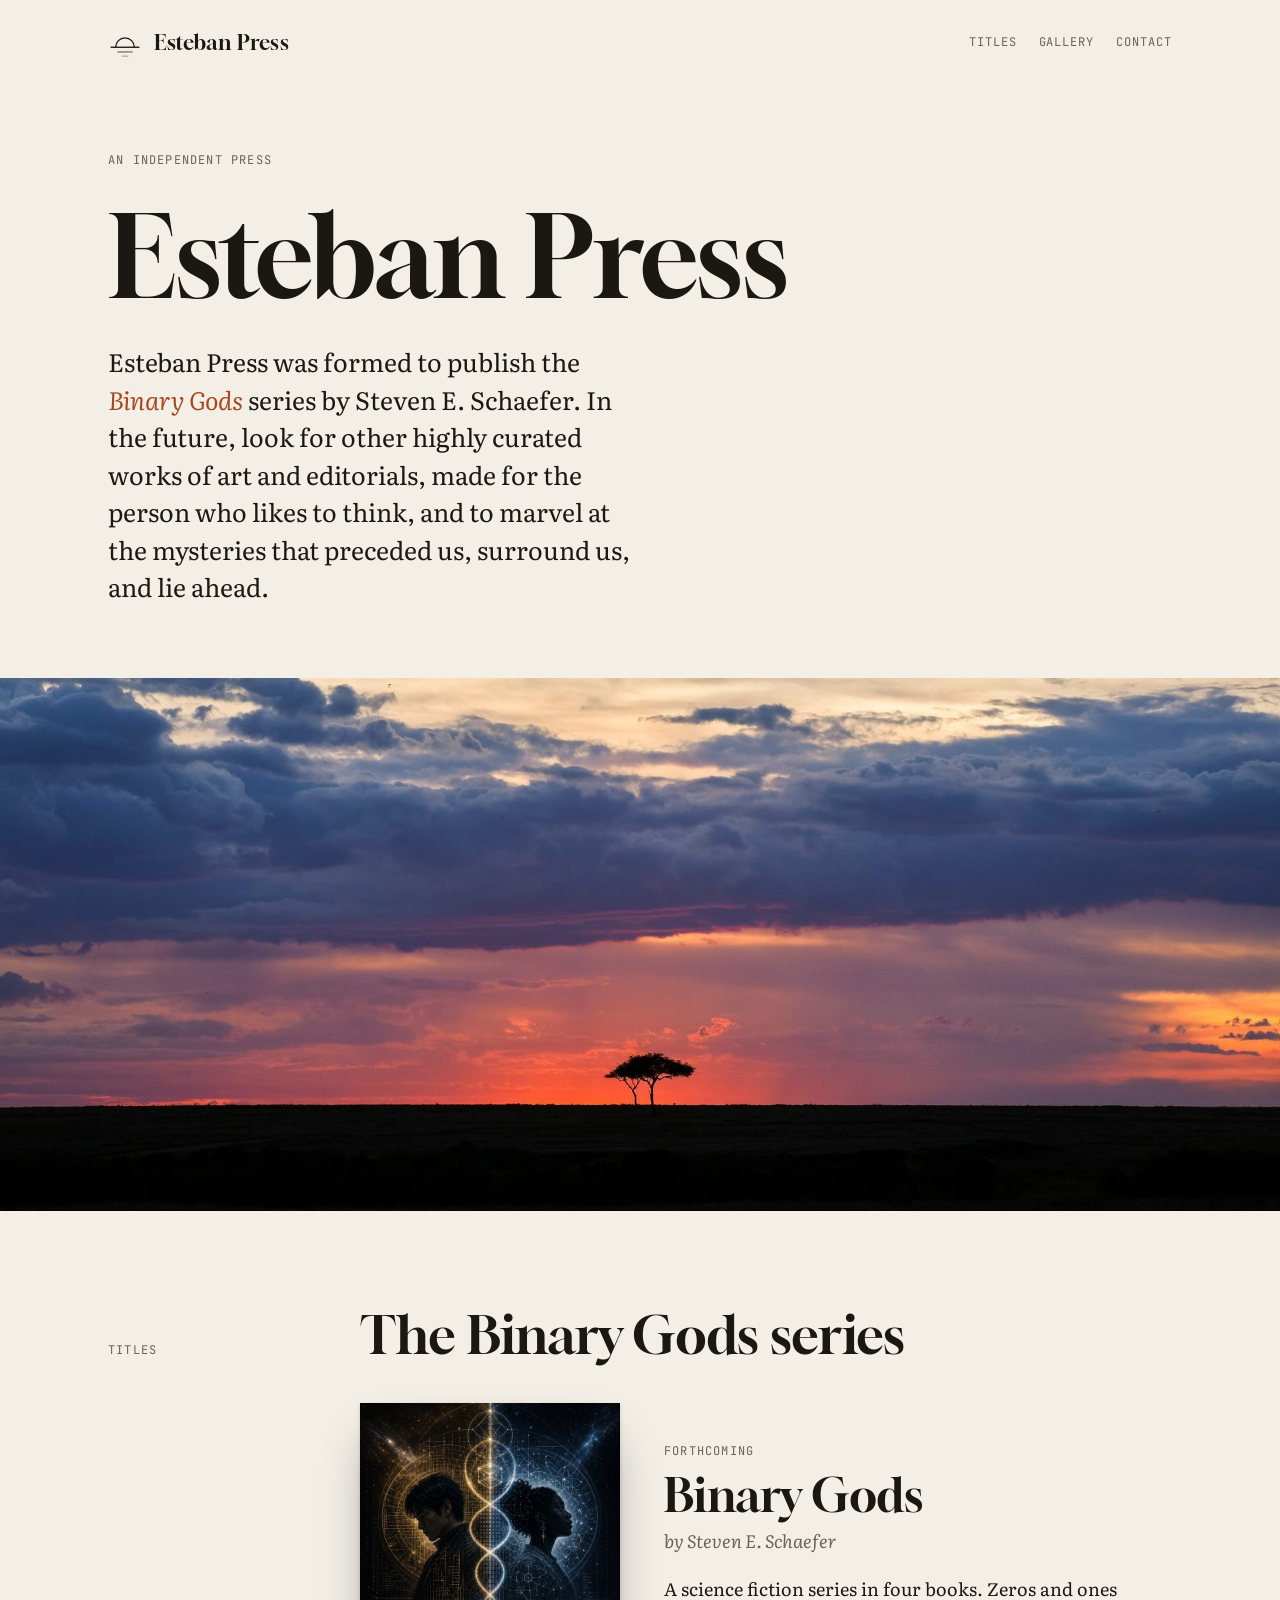
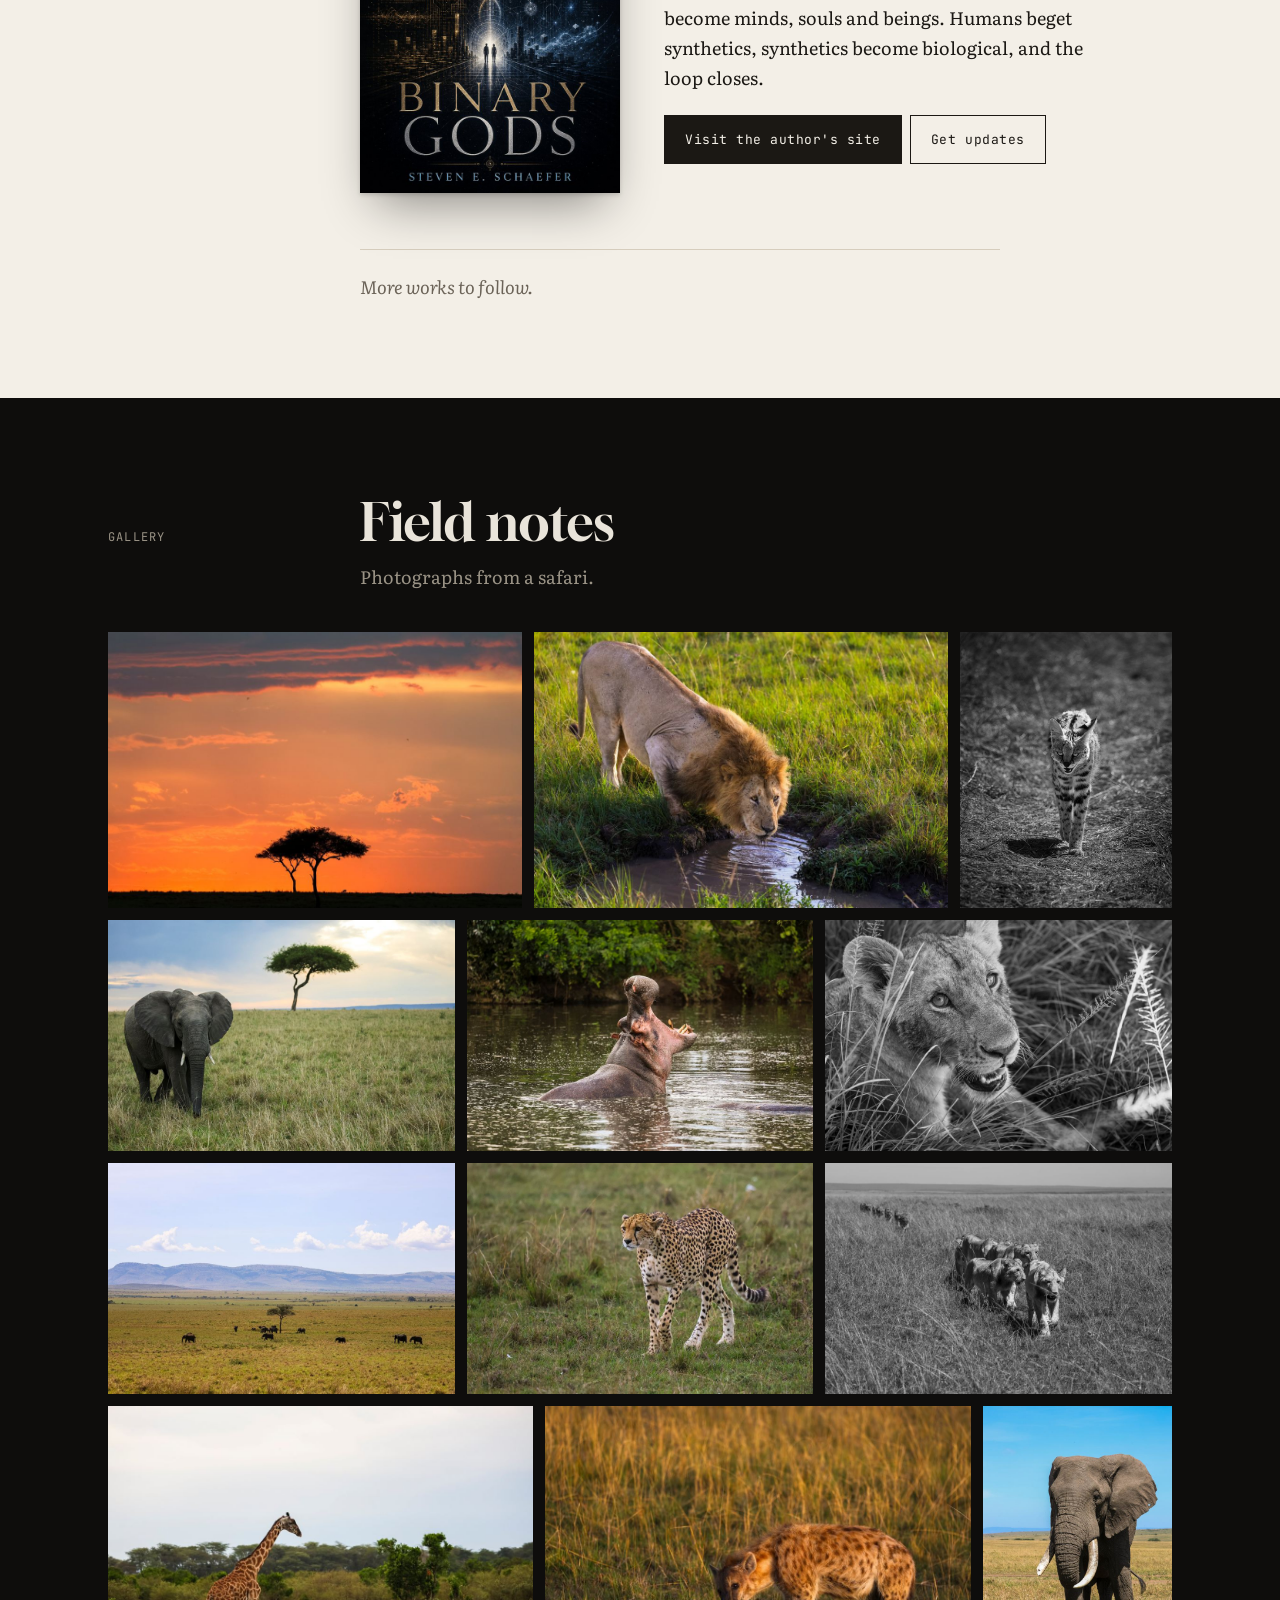
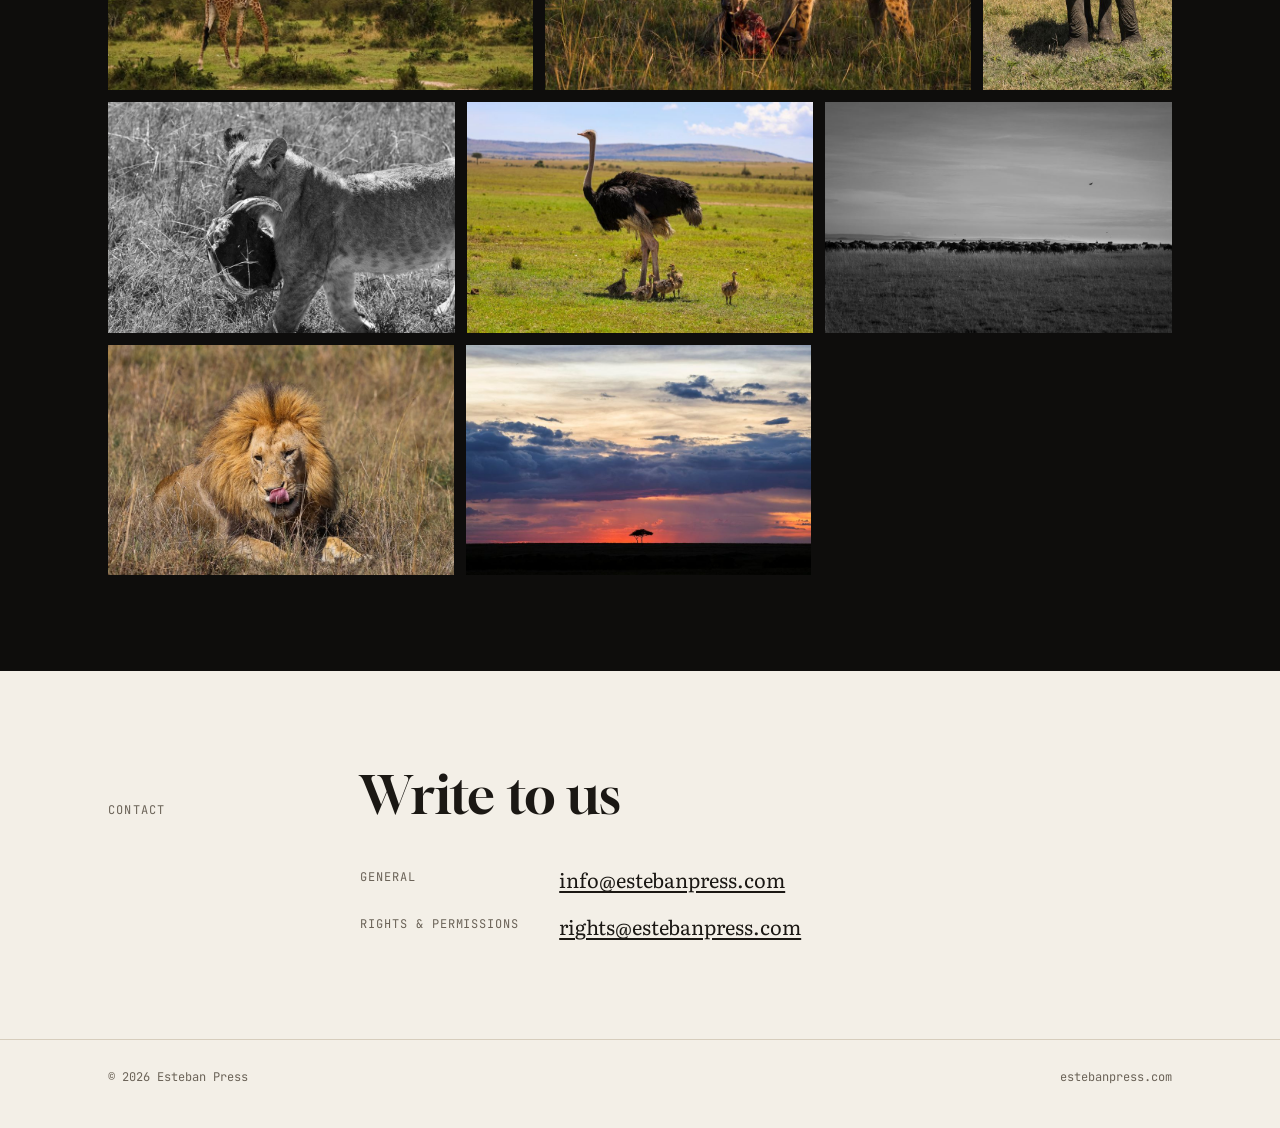
==== index.html @ cbc66a00 "Add Esteban Press site: statement, Binary Gods, safari gallery, contact Co-Authored-By: Claude Opus " ====
<!doctype html>
<html lang="en">
<head>
<meta charset="utf-8">
<meta name="viewport" content="width=device-width, initial-scale=1, viewport-fit=cover">
<title>Esteban Press</title>
<meta name="description" content="Esteban Press, publisher of the Binary Gods series by Steven E. Schaefer.">
<link rel="preconnect" href="https://fonts.googleapis.com">
<link rel="preconnect" href="https://fonts.gstatic.com" crossorigin>
<link rel="stylesheet" href="https://fonts.googleapis.com/css2?family=Gloock&family=Literata:ital,opsz,wght@0,7..72,400;0,7..72,600;1,7..72,400&family=JetBrains+Mono:wght@400;500&display=swap">
<style>
/* Esteban Press: a quiet, editorial page. Warm paper, ink, one sunset accent; shares type with the author site. */
:root {
  --paper: #F3EFE7;
  --surface: #EAE4D8;
  --ink: #1B1814;
  --muted: #6B6358;
  --line: #D6CDBD;
  --accent: #A9481F;
  --night: #0E0D0C;
  --night-ink: #E9E4DA;
  --night-muted: #9A9386;
  --display: "Gloock", "Bodoni 72", "Didot", Georgia, serif;
  --body: "Literata", "Iowan Old Style", Georgia, serif;
  --mono: "JetBrains Mono", ui-monospace, "SF Mono", Menlo, monospace;
}
@media (prefers-color-scheme: dark) {
  :root:not([data-theme="light"]) {
    --paper: #14120F; --surface: #1D1A16; --ink: #ECE6DB; --muted: #A39A8C; --line: #332E27; --accent: #E07A4A;
  }
}
:root[data-theme="dark"] {
  --paper: #14120F; --surface: #1D1A16; --ink: #ECE6DB; --muted: #A39A8C; --line: #332E27; --accent: #E07A4A;
}
* { box-sizing: border-box; }
html { scroll-behavior: smooth; }
@media (prefers-reduced-motion: reduce) { html { scroll-behavior: auto; } }
body { margin: 0; background: var(--paper); color: var(--ink); font-family: var(--body); font-size: 18px; line-height: 1.65; -webkit-font-smoothing: antialiased; }
a { color: inherit; text-underline-offset: 3px; }
a:hover { color: var(--accent); }
img { display: block; max-width: 100%; }
h1, h2, h3 { font-family: var(--display); font-weight: 400; line-height: 1.08; margin: 0; text-wrap: balance; }
.label { font-family: var(--mono); font-size: 12px; letter-spacing: .1em; text-transform: uppercase; color: var(--muted); }
.wrap { max-width: 1120px; margin: 0 auto; padding: 0 28px; }

/* Header */
header.top { display: flex; align-items: center; justify-content: space-between; gap: 20px; padding: 26px 0; }
.mark { display: flex; align-items: center; gap: 12px; text-decoration: none; }
.mark svg { width: 34px; height: 34px; color: var(--ink); }
.mark span { font-family: var(--display); font-size: 21px; letter-spacing: .01em; }
nav { display: flex; gap: 22px; }
nav a { font-family: var(--mono); font-size: 12px; letter-spacing: .08em; text-transform: uppercase; text-decoration: none; color: var(--muted); }

/* Opening statement */
.intro { padding: 64px 0 72px; display: grid; grid-template-columns: minmax(0, 1fr); gap: 26px; max-width: 860px; }
.intro h1 { font-size: clamp(54px, 9vw, 112px); letter-spacing: -.01em; }
.intro p { font-size: clamp(20px, 2.3vw, 25px); line-height: 1.5; margin: 0; max-width: 36ch; }
.intro p em { color: var(--accent); font-style: italic; }

/* Horizon band */
.horizon { position: relative; width: 100%; aspect-ratio: 2.4 / 1; min-height: 220px; overflow: hidden; background: var(--night); }
.horizon img { width: 100%; height: 100%; object-fit: cover; }
.horizon figcaption { position: absolute; right: 22px; bottom: 16px; font-family: var(--mono); font-size: 11px; letter-spacing: .08em; text-transform: uppercase; color: rgba(255,255,255,.72); }

/* Sections */
section { padding: 96px 0; }
.sec-head { display: grid; grid-template-columns: 220px minmax(0, 1fr); gap: 32px; align-items: baseline; margin-bottom: 40px; }
.sec-head h2 { font-size: clamp(34px, 4.6vw, 52px); }

/* Titles */
.title-card { display: grid; grid-template-columns: 260px minmax(0, 1fr); gap: 44px; align-items: center; margin-left: 252px; }
.title-card img { width: 100%; height: auto; aspect-ratio: 2 / 3; object-fit: cover; box-shadow: 0 2px 4px rgba(0,0,0,.15), 0 24px 48px -16px rgba(0,0,0,.45); }
.title-card h3 { font-size: clamp(32px, 4vw, 46px); margin: 8px 0 6px; }
.title-card .by { font-style: italic; color: var(--muted); margin: 0 0 18px; }
.title-card p { margin: 0 0 22px; max-width: 46ch; }
.btn { display: inline-block; font-family: var(--mono); font-size: 13px; letter-spacing: .04em; padding: 13px 20px; border: 1px solid var(--ink); background: var(--ink); color: var(--paper); text-decoration: none; }
.btn:hover { background: transparent; color: var(--ink); }
.btn.ghost { background: transparent; color: var(--ink); margin-left: 8px; }
.btn.ghost:hover { border-color: var(--accent); color: var(--accent); }
.more { margin: 56px 0 0 252px; padding-top: 22px; border-top: 1px solid var(--line); color: var(--muted); max-width: 640px; font-style: italic; }

/* Gallery: always dark so the photographs carry the colour */
.gallery { background: var(--night); color: var(--night-ink); }
.gallery .label { color: var(--night-muted); }
.gallery .sec-head p { margin: 0; color: var(--night-muted); max-width: 52ch; }
.grid { display: flex; flex-wrap: wrap; gap: 12px; }
.grid::after { content: ""; flex-grow: 999; }   /* keeps the last row from stretching */
.grid button { all: unset; display: block; flex: var(--r) 1 calc(var(--r) * 230px); aspect-ratio: var(--r); cursor: zoom-in; position: relative; overflow: hidden; background: #1A1816; }
.grid button:focus-visible { outline: 2px solid var(--accent); outline-offset: 3px; }
.grid img { width: 100%; height: 100%; object-fit: cover; transition: transform .6s ease, opacity .3s; }
.grid button:hover img { transform: scale(1.025); }
.grid .cap { position: absolute; left: 0; right: 0; bottom: 0; padding: 26px 14px 11px; font-family: var(--mono); font-size: 11px; letter-spacing: .06em; text-transform: uppercase; color: #F2EEE7; background: linear-gradient(transparent, rgba(0,0,0,.62)); opacity: 0; transition: opacity .3s; }
.grid button:hover .cap, .grid button:focus-visible .cap { opacity: 1; }
@media (hover: none) { .grid .cap { opacity: 1; } }

/* Lightbox */
dialog.lb { border: 0; padding: 0; margin: 0; width: 100vw; height: 100vh; max-width: 100vw; max-height: 100vh; background: rgba(8,7,6,.96); color: #EEE9E1; }
dialog.lb::backdrop { background: rgba(8,7,6,.96); }
.lb-inner { position: absolute; inset: 0; display: grid; grid-template-rows: 1fr auto; padding: 56px 72px 22px; }
.lb-inner img { width: 100%; height: 100%; object-fit: contain; min-height: 0; }
.lb-bar { display: flex; justify-content: space-between; align-items: baseline; gap: 16px; padding-top: 14px; font-family: var(--mono); font-size: 12px; letter-spacing: .06em; text-transform: uppercase; color: #B9B2A6; }
.lb button { all: unset; cursor: pointer; position: absolute; display: grid; place-items: center; width: 52px; height: 52px; color: #EEE9E1; font-family: var(--mono); font-size: 22px; border-radius: 50%; }
.lb button:hover, .lb button:focus-visible { background: rgba(255,255,255,.1); }
.lb .close { top: 8px; right: 12px; }
.lb .prev { left: 10px; top: calc(50% - 26px); }
.lb .next { right: 10px; top: calc(50% - 26px); }

/* Contact & footer */
.contact dl { margin: 0 0 0 252px; display: grid; grid-template-columns: auto 1fr; gap: 14px 40px; max-width: 640px; }
.contact dt { font-family: var(--mono); font-size: 12px; letter-spacing: .08em; text-transform: uppercase; color: var(--muted); padding-top: 5px; }
.contact dd { margin: 0; font-size: 20px; }
footer { border-top: 1px solid var(--line); padding: 28px 0 40px; }
footer .wrap { display: flex; justify-content: space-between; gap: 16px; flex-wrap: wrap; font-family: var(--mono); font-size: 12px; color: var(--muted); }

@media (max-width: 860px) {
  .grid { gap: 8px; } .grid button { flex-basis: calc(var(--r) * 100px); }
  .wrap { padding: 0 20px; }
  nav { gap: 14px; }
  nav a.hide-sm { display: none; }
  .intro { padding: 36px 0 52px; }
  section { padding: 68px 0; }
  .sec-head { grid-template-columns: 1fr; gap: 10px; margin-bottom: 30px; }
  .title-card { grid-template-columns: 1fr; margin-left: 0; gap: 28px; }
  .title-card img { max-width: 240px; }
  .more, .contact dl { margin-left: 0; }
  .contact dl { grid-template-columns: 1fr; gap: 4px; }
  .contact dd { margin-bottom: 14px; }
  .lb-inner { padding: 56px 10px 18px; }
  .lb .prev, .lb .next { top: auto; bottom: 6px; }
  .lb .prev { left: auto; right: 70px; }
  .lb-bar { padding-right: 130px; }
}
@media (max-width: 420px) { .btn.ghost { margin: 10px 0 0; } }
</style>
</head>
<body>

<div class="wrap">
  <header class="top">
    <a class="mark" href="#top" aria-label="Esteban Press, home">
      <svg viewBox="0 0 40 40" fill="none" stroke="currentColor" stroke-width="1.6" aria-hidden="true">
        <path d="M9 25a11 11 0 0 1 22 0" />
        <path d="M3 25h34" />
        <path d="M11 30.5h18" opacity=".55" />
        <path d="M16 35.5h8" opacity=".3" />
      </svg>
      <span>Esteban Press</span>
    </a>
    <nav aria-label="Sections">
      <a href="#titles">Titles</a>
      <a href="#gallery">Gallery</a>
      <a href="#contact" class="hide-sm">Contact</a>
    </nav>
  </header>

  <div class="intro" id="top">
    <span class="label">An independent press</span>
    <h1>Esteban Press</h1>
    <p>Esteban Press was formed to publish the <em>Binary Gods</em> series by Steven E.&nbsp;Schaefer. In the future, look for other highly curated works of art and editorials, made for the person who likes to think, and to marvel at the mysteries that preceded us, surround us, and lie ahead.</p>
  </div>
</div>

<figure class="horizon" style="margin:0">
  <img src="images/hero-horizon.jpg" width="2000" height="833" alt="A lone acacia on the horizon beneath a band of storm clouds at sunset.">
</figure>

<section id="titles">
  <div class="wrap">
    <div class="sec-head">
      <span class="label">Titles</span>
      <h2>The Binary Gods series</h2>
    </div>
    <article class="title-card">
      <img src="images/binary-gods-cover.jpg" width="640" height="960" loading="lazy" alt="Cover of Binary Gods by Steven E. Schaefer.">
      <div>
        <span class="label">Forthcoming</span>
        <h3>Binary Gods</h3>
        <p class="by">by Steven E. Schaefer</p>
        <p>A science fiction series in four books. Zeros and ones become minds, souls and beings. Humans beget synthetics, synthetics become biological, and the loop closes.</p>
        <a class="btn" href="https://steveneschaefer.github.io/author-site/">Visit the author's site</a><a class="btn ghost" href="https://steveneschaefer.github.io/author-site/#list">Get updates</a>
      </div>
    </article>
    <p class="more">More works to follow.</p>
  </div>
</section>

<section class="gallery" id="gallery">
  <div class="wrap">
    <div class="sec-head">
      <span class="label">Gallery</span>
      <div>
        <h2>Field notes</h2>
        <p style="margin-top:12px">Photographs from a safari.</p>
      </div>
    </div>
    <div class="grid">
      <button type="button" style="--r:1.500" data-full="images/gallery/acacia-sunset.jpg" data-cap="Acacia at sunset"><img src="images/gallery/acacia-sunset-sm.jpg" width="900" height="600" loading="lazy" alt="Two acacia trees silhouetted against an orange sunset sky."><span class="cap">Acacia at sunset</span></button>
      <button type="button" style="--r:1.500" data-full="images/gallery/lion-drinking.jpg" data-cap="Lion at a waterhole"><img src="images/gallery/lion-drinking-sm.jpg" width="900" height="600" loading="lazy" alt="A male lion crouched to drink at a muddy waterhole in green grass."><span class="cap">Lion at a waterhole</span></button>
      <button type="button" style="--r:0.767" data-full="images/gallery/serval.jpg" data-cap="Serval on the approach"><img src="images/gallery/serval-sm.jpg" width="690" height="900" loading="lazy" alt="A serval cat walking straight toward the camera, in black and white."><span class="cap">Serval on the approach</span></button>
      <button type="button" style="--r:1.500" data-full="images/gallery/elephant-acacia.jpg" data-cap="Elephant and acacia"><img src="images/gallery/elephant-acacia-sm.jpg" width="900" height="600" loading="lazy" alt="A young elephant in tall grass with a lone acacia tree behind it."><span class="cap">Elephant and acacia</span></button>
      <button type="button" style="--r:1.500" data-full="images/gallery/hippo.jpg" data-cap="Hippo in the river"><img src="images/gallery/hippo-sm.jpg" width="900" height="600" loading="lazy" alt="A hippo rising from a river with its jaws wide open."><span class="cap">Hippo in the river</span></button>
      <button type="button" style="--r:1.500" data-full="images/gallery/lioness-grass.jpg" data-cap="Young lion in the grass"><img src="images/gallery/lioness-grass-sm.jpg" width="900" height="600" loading="lazy" alt="Close portrait of a young lion lying in long grass, in black and white."><span class="cap">Young lion in the grass</span></button>
      <button type="button" style="--r:1.500" data-full="images/gallery/elephant-herd.jpg" data-cap="Herd crossing the plain"><img src="images/gallery/elephant-herd-sm.jpg" width="900" height="600" loading="lazy" alt="A herd of elephants spread across a wide plain beneath distant hills."><span class="cap">Herd crossing the plain</span></button>
      <button type="button" style="--r:1.500" data-full="images/gallery/cheetah.jpg" data-cap="Cheetah on the move"><img src="images/gallery/cheetah-sm.jpg" width="900" height="600" loading="lazy" alt="A cheetah walking through green grass, looking to one side."><span class="cap">Cheetah on the move</span></button>
      <button type="button" style="--r:1.500" data-full="images/gallery/pride-procession.jpg" data-cap="The pride in single file"><img src="images/gallery/pride-procession-sm.jpg" width="900" height="600" loading="lazy" alt="A pride of lions walking in single file through tall grass, in black and white."><span class="cap">The pride in single file</span></button>
      <button type="button" style="--r:1.500" data-full="images/gallery/giraffe.jpg" data-cap="Giraffe at the tree line"><img src="images/gallery/giraffe-sm.jpg" width="900" height="600" loading="lazy" alt="A giraffe walking along the edge of a line of trees."><span class="cap">Giraffe at the tree line</span></button>
      <button type="button" style="--r:1.500" data-full="images/gallery/hyena.jpg" data-cap="Hyena at first light"><img src="images/gallery/hyena-sm.jpg" width="900" height="600" loading="lazy" alt="A spotted hyena feeding in golden morning light."><span class="cap">Hyena at first light</span></button>
      <button type="button" style="--r:0.667" data-full="images/gallery/elephant-bull.jpg" data-cap="Bull elephant"><img src="images/gallery/elephant-bull-sm.jpg" width="600" height="900" loading="lazy" alt="A bull elephant with long tusks standing under a clear blue sky."><span class="cap">Bull elephant</span></button>
      <button type="button" style="--r:1.500" data-full="images/gallery/lion-warthog.jpg" data-cap="A young lion carries off its prize"><img src="images/gallery/lion-warthog-sm.jpg" width="900" height="600" loading="lazy" alt="A young lion carrying a warthog head with curved tusks, in black and white."><span class="cap">A young lion carries off its prize</span></button>
      <button type="button" style="--r:1.500" data-full="images/gallery/ostrich.jpg" data-cap="Ostrich and chicks"><img src="images/gallery/ostrich-sm.jpg" width="900" height="600" loading="lazy" alt="A male ostrich standing guard over five chicks."><span class="cap">Ostrich and chicks</span></button>
      <button type="button" style="--r:1.500" data-full="images/gallery/migration.jpg" data-cap="The herds on the move"><img src="images/gallery/migration-sm.jpg" width="900" height="600" loading="lazy" alt="A long line of wildebeest grazing across the plain, in black and white."><span class="cap">The herds on the move</span></button>
      <button type="button" style="--r:1.500" data-full="images/gallery/lion-resting.jpg" data-cap="After the meal"><img src="images/gallery/lion-resting-sm.jpg" width="900" height="600" loading="lazy" alt="A maned lion lying in dry grass, licking its nose."><span class="cap">After the meal</span></button>
      <button type="button" style="--r:1.500" data-full="images/gallery/storm-sunset.jpg" data-cap="Storm light over the plain"><img src="images/gallery/storm-sunset-sm.jpg" width="900" height="600" loading="lazy" alt="A lone acacia on the horizon beneath storm clouds at sunset."><span class="cap">Storm light over the plain</span></button>
    </div>
  </div>
</section>

<dialog class="lb" id="lb" aria-label="Photo viewer">
  <div class="lb-inner">
    <img id="lb-img" alt="">
    <div class="lb-bar"><span id="lb-cap"></span><span id="lb-count"></span></div>
  </div>
  <button class="close" id="lb-close" aria-label="Close">✕</button>
  <button class="prev" id="lb-prev" aria-label="Previous photo">←</button>
  <button class="next" id="lb-next" aria-label="Next photo">→</button>
</dialog>

<section class="contact" id="contact">
  <div class="wrap">
    <div class="sec-head">
      <span class="label">Contact</span>
      <h2>Write to us</h2>
    </div>
    <dl>
      <dt>General</dt><dd><a href="mailto:info@estebanpress.com">info@estebanpress.com</a></dd>
      <dt>Rights &amp; permissions</dt><dd><a href="mailto:rights@estebanpress.com">rights@estebanpress.com</a></dd>
    </dl>
  </div>
</section>

<footer>
  <div class="wrap"><span>© 2026 Esteban Press</span><span>estebanpress.com</span></div>
</footer>

<script>
(function () {
  var items = Array.prototype.slice.call(document.querySelectorAll('.grid button'));
  var lb = document.getElementById('lb'), img = document.getElementById('lb-img');
  var cap = document.getElementById('lb-cap'), count = document.getElementById('lb-count');
  var i = 0, startX = null;

  function show(n) {
    i = (n + items.length) % items.length;
    var b = items[i];
    img.src = b.dataset.full;
    img.alt = b.querySelector('img').alt;
    cap.textContent = b.dataset.cap;
    count.textContent = (i + 1) + ' / ' + items.length;
    var next = new Image(); next.src = items[(i + 1) % items.length].dataset.full;   // preload the next photo
  }
  items.forEach(function (b, n) {
    b.addEventListener('click', function () { show(n); if (lb.showModal) lb.showModal(); else lb.setAttribute('open', ''); });
  });
  document.getElementById('lb-close').addEventListener('click', function () { lb.close(); });
  document.getElementById('lb-prev').addEventListener('click', function () { show(i - 1); });
  document.getElementById('lb-next').addEventListener('click', function () { show(i + 1); });
  lb.addEventListener('keydown', function (e) {
    if (e.key === 'ArrowRight') show(i + 1);
    if (e.key === 'ArrowLeft') show(i - 1);
  });
  lb.addEventListener('click', function (e) { if (e.target === lb || e.target.classList.contains('lb-inner')) lb.close(); });
  lb.addEventListener('touchstart', function (e) { startX = e.touches[0].clientX; }, { passive: true });
  lb.addEventListener('touchend', function (e) {
    if (startX === null) return;
    var dx = e.changedTouches[0].clientX - startX; startX = null;
    if (Math.abs(dx) > 50) show(i + (dx < 0 ? 1 : -1));
  });
  lb.addEventListener('close', function () { items[i].focus(); });
})();
</script>
</body>
</html>
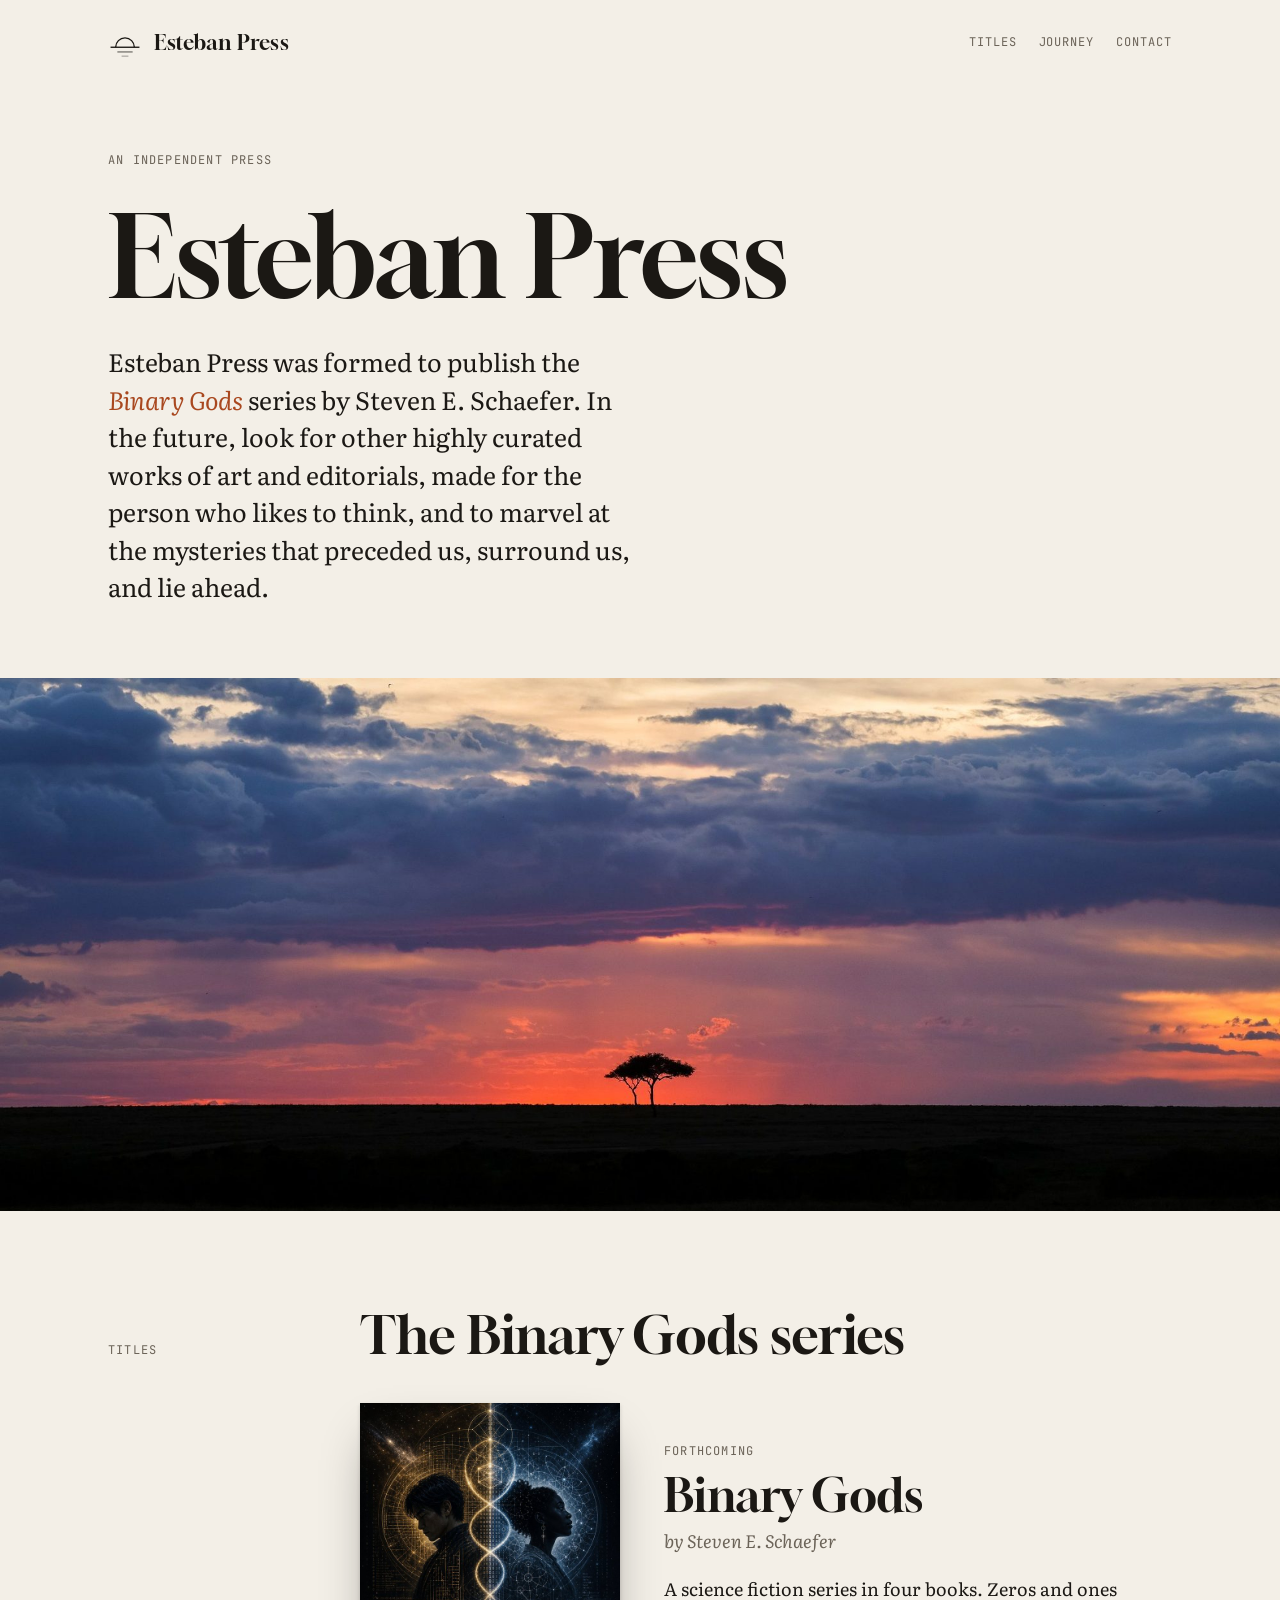
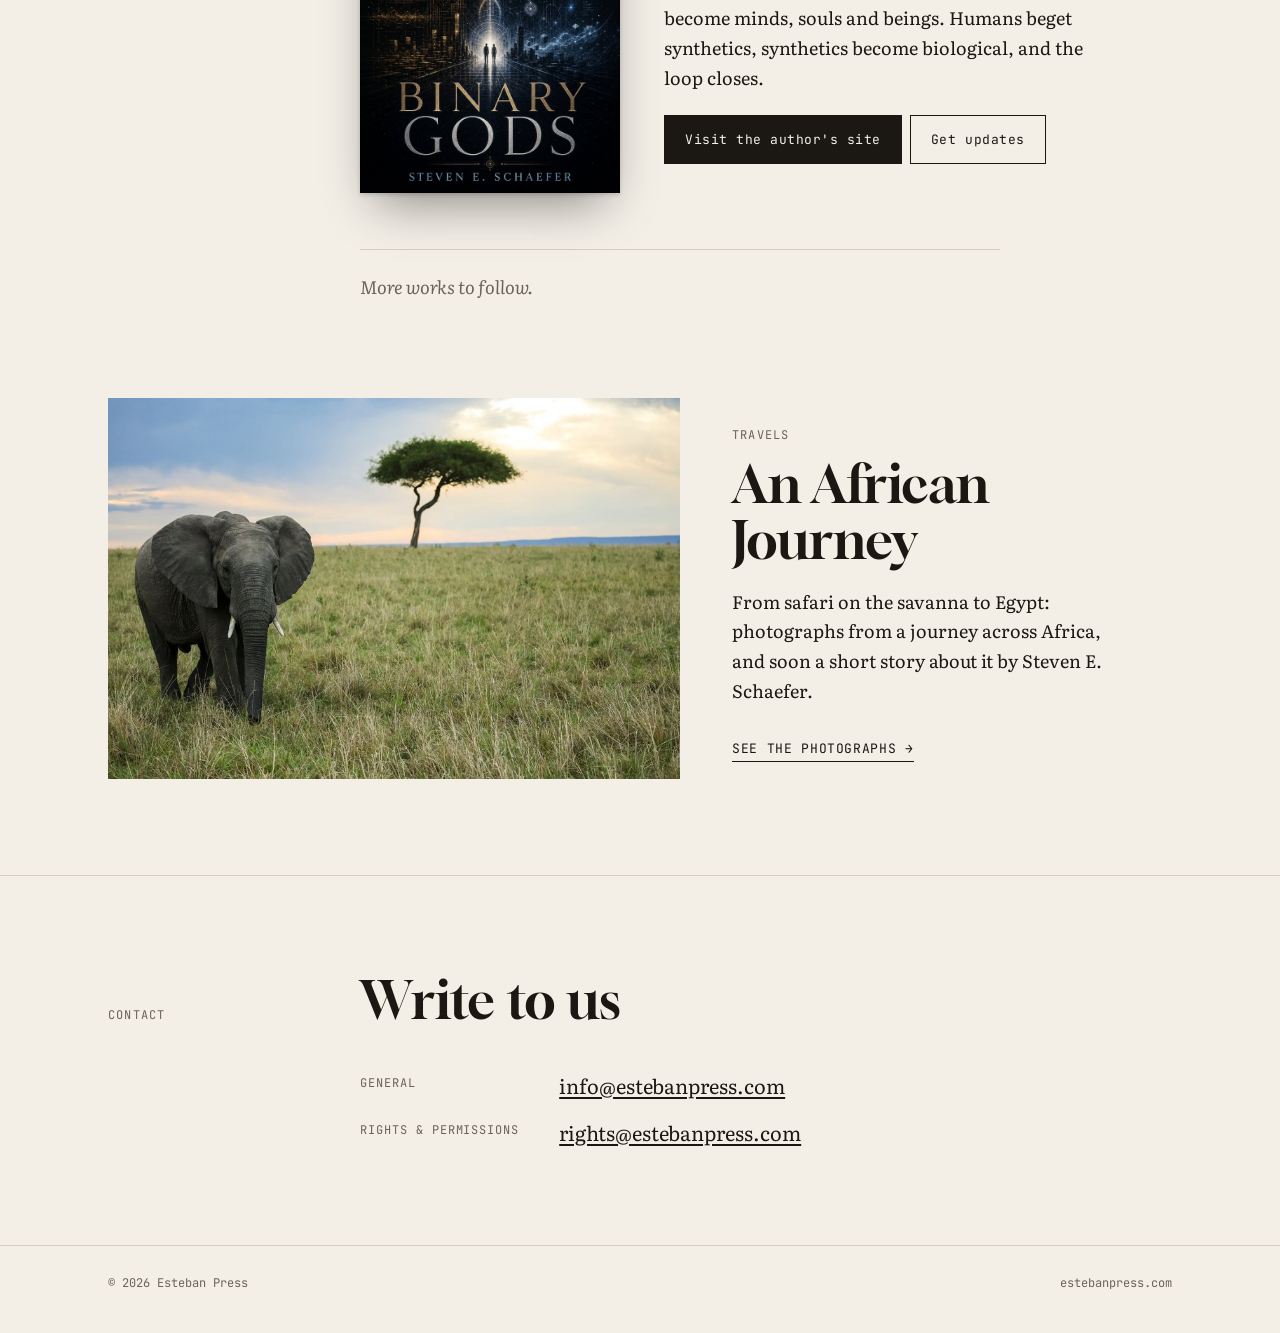
==== commit c2f4dcc4: "Move safari gallery to An African Journey page; feature it on home Adds african-journey.html (safari" ====
--- a/index.html
+++ b/index.html
@@ -8,136 +8,13 @@
 <link rel="preconnect" href="https://fonts.googleapis.com">
 <link rel="preconnect" href="https://fonts.gstatic.com" crossorigin>
 <link rel="stylesheet" href="https://fonts.googleapis.com/css2?family=Gloock&family=Literata:ital,opsz,wght@0,7..72,400;0,7..72,600;1,7..72,400&family=JetBrains+Mono:wght@400;500&display=swap">
-<style>
-/* Esteban Press: a quiet, editorial page. Warm paper, ink, one sunset accent; shares type with the author site. */
-:root {
-  --paper: #F3EFE7;
-  --surface: #EAE4D8;
-  --ink: #1B1814;
-  --muted: #6B6358;
-  --line: #D6CDBD;
-  --accent: #A9481F;
-  --night: #0E0D0C;
-  --night-ink: #E9E4DA;
-  --night-muted: #9A9386;
-  --display: "Gloock", "Bodoni 72", "Didot", Georgia, serif;
-  --body: "Literata", "Iowan Old Style", Georgia, serif;
-  --mono: "JetBrains Mono", ui-monospace, "SF Mono", Menlo, monospace;
-}
-@media (prefers-color-scheme: dark) {
-  :root:not([data-theme="light"]) {
-    --paper: #14120F; --surface: #1D1A16; --ink: #ECE6DB; --muted: #A39A8C; --line: #332E27; --accent: #E07A4A;
-  }
-}
-:root[data-theme="dark"] {
-  --paper: #14120F; --surface: #1D1A16; --ink: #ECE6DB; --muted: #A39A8C; --line: #332E27; --accent: #E07A4A;
-}
-* { box-sizing: border-box; }
-html { scroll-behavior: smooth; }
-@media (prefers-reduced-motion: reduce) { html { scroll-behavior: auto; } }
-body { margin: 0; background: var(--paper); color: var(--ink); font-family: var(--body); font-size: 18px; line-height: 1.65; -webkit-font-smoothing: antialiased; }
-a { color: inherit; text-underline-offset: 3px; }
-a:hover { color: var(--accent); }
-img { display: block; max-width: 100%; }
-h1, h2, h3 { font-family: var(--display); font-weight: 400; line-height: 1.08; margin: 0; text-wrap: balance; }
-.label { font-family: var(--mono); font-size: 12px; letter-spacing: .1em; text-transform: uppercase; color: var(--muted); }
-.wrap { max-width: 1120px; margin: 0 auto; padding: 0 28px; }
-
-/* Header */
-header.top { display: flex; align-items: center; justify-content: space-between; gap: 20px; padding: 26px 0; }
-.mark { display: flex; align-items: center; gap: 12px; text-decoration: none; }
-.mark svg { width: 34px; height: 34px; color: var(--ink); }
-.mark span { font-family: var(--display); font-size: 21px; letter-spacing: .01em; }
-nav { display: flex; gap: 22px; }
-nav a { font-family: var(--mono); font-size: 12px; letter-spacing: .08em; text-transform: uppercase; text-decoration: none; color: var(--muted); }
-
-/* Opening statement */
-.intro { padding: 64px 0 72px; display: grid; grid-template-columns: minmax(0, 1fr); gap: 26px; max-width: 860px; }
-.intro h1 { font-size: clamp(54px, 9vw, 112px); letter-spacing: -.01em; }
-.intro p { font-size: clamp(20px, 2.3vw, 25px); line-height: 1.5; margin: 0; max-width: 36ch; }
-.intro p em { color: var(--accent); font-style: italic; }
-
-/* Horizon band */
-.horizon { position: relative; width: 100%; aspect-ratio: 2.4 / 1; min-height: 220px; overflow: hidden; background: var(--night); }
-.horizon img { width: 100%; height: 100%; object-fit: cover; }
-.horizon figcaption { position: absolute; right: 22px; bottom: 16px; font-family: var(--mono); font-size: 11px; letter-spacing: .08em; text-transform: uppercase; color: rgba(255,255,255,.72); }
-
-/* Sections */
-section { padding: 96px 0; }
-.sec-head { display: grid; grid-template-columns: 220px minmax(0, 1fr); gap: 32px; align-items: baseline; margin-bottom: 40px; }
-.sec-head h2 { font-size: clamp(34px, 4.6vw, 52px); }
-
-/* Titles */
-.title-card { display: grid; grid-template-columns: 260px minmax(0, 1fr); gap: 44px; align-items: center; margin-left: 252px; }
-.title-card img { width: 100%; height: auto; aspect-ratio: 2 / 3; object-fit: cover; box-shadow: 0 2px 4px rgba(0,0,0,.15), 0 24px 48px -16px rgba(0,0,0,.45); }
-.title-card h3 { font-size: clamp(32px, 4vw, 46px); margin: 8px 0 6px; }
-.title-card .by { font-style: italic; color: var(--muted); margin: 0 0 18px; }
-.title-card p { margin: 0 0 22px; max-width: 46ch; }
-.btn { display: inline-block; font-family: var(--mono); font-size: 13px; letter-spacing: .04em; padding: 13px 20px; border: 1px solid var(--ink); background: var(--ink); color: var(--paper); text-decoration: none; }
-.btn:hover { background: transparent; color: var(--ink); }
-.btn.ghost { background: transparent; color: var(--ink); margin-left: 8px; }
-.btn.ghost:hover { border-color: var(--accent); color: var(--accent); }
-.more { margin: 56px 0 0 252px; padding-top: 22px; border-top: 1px solid var(--line); color: var(--muted); max-width: 640px; font-style: italic; }
-
-/* Gallery: always dark so the photographs carry the colour */
-.gallery { background: var(--night); color: var(--night-ink); }
-.gallery .label { color: var(--night-muted); }
-.gallery .sec-head p { margin: 0; color: var(--night-muted); max-width: 52ch; }
-.grid { display: flex; flex-wrap: wrap; gap: 12px; }
-.grid::after { content: ""; flex-grow: 999; }   /* keeps the last row from stretching */
-.grid button { all: unset; display: block; flex: var(--r) 1 calc(var(--r) * 230px); aspect-ratio: var(--r); cursor: zoom-in; position: relative; overflow: hidden; background: #1A1816; }
-.grid button:focus-visible { outline: 2px solid var(--accent); outline-offset: 3px; }
-.grid img { width: 100%; height: 100%; object-fit: cover; transition: transform .6s ease, opacity .3s; }
-.grid button:hover img { transform: scale(1.025); }
-.grid .cap { position: absolute; left: 0; right: 0; bottom: 0; padding: 26px 14px 11px; font-family: var(--mono); font-size: 11px; letter-spacing: .06em; text-transform: uppercase; color: #F2EEE7; background: linear-gradient(transparent, rgba(0,0,0,.62)); opacity: 0; transition: opacity .3s; }
-.grid button:hover .cap, .grid button:focus-visible .cap { opacity: 1; }
-@media (hover: none) { .grid .cap { opacity: 1; } }
-
-/* Lightbox */
-dialog.lb { border: 0; padding: 0; margin: 0; width: 100vw; height: 100vh; max-width: 100vw; max-height: 100vh; background: rgba(8,7,6,.96); color: #EEE9E1; }
-dialog.lb::backdrop { background: rgba(8,7,6,.96); }
-.lb-inner { position: absolute; inset: 0; display: grid; grid-template-rows: 1fr auto; padding: 56px 72px 22px; }
-.lb-inner img { width: 100%; height: 100%; object-fit: contain; min-height: 0; }
-.lb-bar { display: flex; justify-content: space-between; align-items: baseline; gap: 16px; padding-top: 14px; font-family: var(--mono); font-size: 12px; letter-spacing: .06em; text-transform: uppercase; color: #B9B2A6; }
-.lb button { all: unset; cursor: pointer; position: absolute; display: grid; place-items: center; width: 52px; height: 52px; color: #EEE9E1; font-family: var(--mono); font-size: 22px; border-radius: 50%; }
-.lb button:hover, .lb button:focus-visible { background: rgba(255,255,255,.1); }
-.lb .close { top: 8px; right: 12px; }
-.lb .prev { left: 10px; top: calc(50% - 26px); }
-.lb .next { right: 10px; top: calc(50% - 26px); }
-
-/* Contact & footer */
-.contact dl { margin: 0 0 0 252px; display: grid; grid-template-columns: auto 1fr; gap: 14px 40px; max-width: 640px; }
-.contact dt { font-family: var(--mono); font-size: 12px; letter-spacing: .08em; text-transform: uppercase; color: var(--muted); padding-top: 5px; }
-.contact dd { margin: 0; font-size: 20px; }
-footer { border-top: 1px solid var(--line); padding: 28px 0 40px; }
-footer .wrap { display: flex; justify-content: space-between; gap: 16px; flex-wrap: wrap; font-family: var(--mono); font-size: 12px; color: var(--muted); }
-
-@media (max-width: 860px) {
-  .grid { gap: 8px; } .grid button { flex-basis: calc(var(--r) * 100px); }
-  .wrap { padding: 0 20px; }
-  nav { gap: 14px; }
-  nav a.hide-sm { display: none; }
-  .intro { padding: 36px 0 52px; }
-  section { padding: 68px 0; }
-  .sec-head { grid-template-columns: 1fr; gap: 10px; margin-bottom: 30px; }
-  .title-card { grid-template-columns: 1fr; margin-left: 0; gap: 28px; }
-  .title-card img { max-width: 240px; }
-  .more, .contact dl { margin-left: 0; }
-  .contact dl { grid-template-columns: 1fr; gap: 4px; }
-  .contact dd { margin-bottom: 14px; }
-  .lb-inner { padding: 56px 10px 18px; }
-  .lb .prev, .lb .next { top: auto; bottom: 6px; }
-  .lb .prev { left: auto; right: 70px; }
-  .lb-bar { padding-right: 130px; }
-}
-@media (max-width: 420px) { .btn.ghost { margin: 10px 0 0; } }
-</style>
+<link rel="stylesheet" href="style.css">
 </head>
 <body>
 
 <div class="wrap">
   <header class="top">
-    <a class="mark" href="#top" aria-label="Esteban Press, home">
+    <a class="mark" href="index.html" aria-label="Esteban Press, home">
       <svg viewBox="0 0 40 40" fill="none" stroke="currentColor" stroke-width="1.6" aria-hidden="true">
         <path d="M9 25a11 11 0 0 1 22 0" />
         <path d="M3 25h34" />
@@ -148,7 +25,7 @@
     </a>
     <nav aria-label="Sections">
       <a href="#titles">Titles</a>
-      <a href="#gallery">Gallery</a>
+      <a href="#journey">Journey</a>
       <a href="#contact" class="hide-sm">Contact</a>
     </nav>
   </header>
@@ -184,48 +61,23 @@
   </div>
 </section>
 
-<section class="gallery" id="gallery">
+<section id="journey" style="padding-top:0">
   <div class="wrap">
-    <div class="sec-head">
-      <span class="label">Gallery</span>
+    <div class="feature">
+      <a class="pic" href="african-journey.html" aria-label="An African Journey: see the photographs">
+        <img src="images/gallery/elephant-acacia-sm.jpg" srcset="images/gallery/elephant-acacia-sm.jpg 900w, images/gallery/elephant-acacia.jpg 2000w" sizes="(max-width: 860px) 100vw, 620px" width="900" height="600" loading="lazy" alt="A young elephant in tall grass with a lone acacia tree behind it.">
+      </a>
       <div>
-        <h2>Field notes</h2>
-        <p style="margin-top:12px">Photographs from a safari.</p>
+        <span class="label">Travels</span>
+        <h2>An African Journey</h2>
+        <p>From safari on the savanna to Egypt: photographs from a journey across Africa, and soon a short story about it by Steven E. Schaefer.</p>
+        <a class="arrow-link" href="african-journey.html">See the photographs →</a>
       </div>
-    </div>
-    <div class="grid">
-      <button type="button" style="--r:1.500" data-full="images/gallery/acacia-sunset.jpg" data-cap="Acacia at sunset"><img src="images/gallery/acacia-sunset-sm.jpg" width="900" height="600" loading="lazy" alt="Two acacia trees silhouetted against an orange sunset sky."><span class="cap">Acacia at sunset</span></button>
-      <button type="button" style="--r:1.500" data-full="images/gallery/lion-drinking.jpg" data-cap="Lion at a waterhole"><img src="images/gallery/lion-drinking-sm.jpg" width="900" height="600" loading="lazy" alt="A male lion crouched to drink at a muddy waterhole in green grass."><span class="cap">Lion at a waterhole</span></button>
-      <button type="button" style="--r:0.767" data-full="images/gallery/serval.jpg" data-cap="Serval on the approach"><img src="images/gallery/serval-sm.jpg" width="690" height="900" loading="lazy" alt="A serval cat walking straight toward the camera, in black and white."><span class="cap">Serval on the approach</span></button>
-      <button type="button" style="--r:1.500" data-full="images/gallery/elephant-acacia.jpg" data-cap="Elephant and acacia"><img src="images/gallery/elephant-acacia-sm.jpg" width="900" height="600" loading="lazy" alt="A young elephant in tall grass with a lone acacia tree behind it."><span class="cap">Elephant and acacia</span></button>
-      <button type="button" style="--r:1.500" data-full="images/gallery/hippo.jpg" data-cap="Hippo in the river"><img src="images/gallery/hippo-sm.jpg" width="900" height="600" loading="lazy" alt="A hippo rising from a river with its jaws wide open."><span class="cap">Hippo in the river</span></button>
-      <button type="button" style="--r:1.500" data-full="images/gallery/lioness-grass.jpg" data-cap="Young lion in the grass"><img src="images/gallery/lioness-grass-sm.jpg" width="900" height="600" loading="lazy" alt="Close portrait of a young lion lying in long grass, in black and white."><span class="cap">Young lion in the grass</span></button>
-      <button type="button" style="--r:1.500" data-full="images/gallery/elephant-herd.jpg" data-cap="Herd crossing the plain"><img src="images/gallery/elephant-herd-sm.jpg" width="900" height="600" loading="lazy" alt="A herd of elephants spread across a wide plain beneath distant hills."><span class="cap">Herd crossing the plain</span></button>
-      <button type="button" style="--r:1.500" data-full="images/gallery/cheetah.jpg" data-cap="Cheetah on the move"><img src="images/gallery/cheetah-sm.jpg" width="900" height="600" loading="lazy" alt="A cheetah walking through green grass, looking to one side."><span class="cap">Cheetah on the move</span></button>
-      <button type="button" style="--r:1.500" data-full="images/gallery/pride-procession.jpg" data-cap="The pride in single file"><img src="images/gallery/pride-procession-sm.jpg" width="900" height="600" loading="lazy" alt="A pride of lions walking in single file through tall grass, in black and white."><span class="cap">The pride in single file</span></button>
-      <button type="button" style="--r:1.500" data-full="images/gallery/giraffe.jpg" data-cap="Giraffe at the tree line"><img src="images/gallery/giraffe-sm.jpg" width="900" height="600" loading="lazy" alt="A giraffe walking along the edge of a line of trees."><span class="cap">Giraffe at the tree line</span></button>
-      <button type="button" style="--r:1.500" data-full="images/gallery/hyena.jpg" data-cap="Hyena at first light"><img src="images/gallery/hyena-sm.jpg" width="900" height="600" loading="lazy" alt="A spotted hyena feeding in golden morning light."><span class="cap">Hyena at first light</span></button>
-      <button type="button" style="--r:0.667" data-full="images/gallery/elephant-bull.jpg" data-cap="Bull elephant"><img src="images/gallery/elephant-bull-sm.jpg" width="600" height="900" loading="lazy" alt="A bull elephant with long tusks standing under a clear blue sky."><span class="cap">Bull elephant</span></button>
-      <button type="button" style="--r:1.500" data-full="images/gallery/lion-warthog.jpg" data-cap="A young lion carries off its prize"><img src="images/gallery/lion-warthog-sm.jpg" width="900" height="600" loading="lazy" alt="A young lion carrying a warthog head with curved tusks, in black and white."><span class="cap">A young lion carries off its prize</span></button>
-      <button type="button" style="--r:1.500" data-full="images/gallery/ostrich.jpg" data-cap="Ostrich and chicks"><img src="images/gallery/ostrich-sm.jpg" width="900" height="600" loading="lazy" alt="A male ostrich standing guard over five chicks."><span class="cap">Ostrich and chicks</span></button>
-      <button type="button" style="--r:1.500" data-full="images/gallery/migration.jpg" data-cap="The herds on the move"><img src="images/gallery/migration-sm.jpg" width="900" height="600" loading="lazy" alt="A long line of wildebeest grazing across the plain, in black and white."><span class="cap">The herds on the move</span></button>
-      <button type="button" style="--r:1.500" data-full="images/gallery/lion-resting.jpg" data-cap="After the meal"><img src="images/gallery/lion-resting-sm.jpg" width="900" height="600" loading="lazy" alt="A maned lion lying in dry grass, licking its nose."><span class="cap">After the meal</span></button>
-      <button type="button" style="--r:1.500" data-full="images/gallery/storm-sunset.jpg" data-cap="Storm light over the plain"><img src="images/gallery/storm-sunset-sm.jpg" width="900" height="600" loading="lazy" alt="A lone acacia on the horizon beneath storm clouds at sunset."><span class="cap">Storm light over the plain</span></button>
     </div>
   </div>
 </section>
 
-<dialog class="lb" id="lb" aria-label="Photo viewer">
-  <div class="lb-inner">
-    <img id="lb-img" alt="">
-    <div class="lb-bar"><span id="lb-cap"></span><span id="lb-count"></span></div>
-  </div>
-  <button class="close" id="lb-close" aria-label="Close">✕</button>
-  <button class="prev" id="lb-prev" aria-label="Previous photo">←</button>
-  <button class="next" id="lb-next" aria-label="Next photo">→</button>
-</dialog>
-
-<section class="contact" id="contact">
+<section class="contact" id="contact" style="border-top:1px solid var(--line)">
   <div class="wrap">
     <div class="sec-head">
       <span class="label">Contact</span>
@@ -241,42 +93,5 @@
 <footer>
   <div class="wrap"><span>© 2026 Esteban Press</span><span>estebanpress.com</span></div>
 </footer>
-
-<script>
-(function () {
-  var items = Array.prototype.slice.call(document.querySelectorAll('.grid button'));
-  var lb = document.getElementById('lb'), img = document.getElementById('lb-img');
-  var cap = document.getElementById('lb-cap'), count = document.getElementById('lb-count');
-  var i = 0, startX = null;
-
-  function show(n) {
-    i = (n + items.length) % items.length;
-    var b = items[i];
-    img.src = b.dataset.full;
-    img.alt = b.querySelector('img').alt;
-    cap.textContent = b.dataset.cap;
-    count.textContent = (i + 1) + ' / ' + items.length;
-    var next = new Image(); next.src = items[(i + 1) % items.length].dataset.full;   // preload the next photo
-  }
-  items.forEach(function (b, n) {
-    b.addEventListener('click', function () { show(n); if (lb.showModal) lb.showModal(); else lb.setAttribute('open', ''); });
-  });
-  document.getElementById('lb-close').addEventListener('click', function () { lb.close(); });
-  document.getElementById('lb-prev').addEventListener('click', function () { show(i - 1); });
-  document.getElementById('lb-next').addEventListener('click', function () { show(i + 1); });
-  lb.addEventListener('keydown', function (e) {
-    if (e.key === 'ArrowRight') show(i + 1);
-    if (e.key === 'ArrowLeft') show(i - 1);
-  });
-  lb.addEventListener('click', function (e) { if (e.target === lb || e.target.classList.contains('lb-inner')) lb.close(); });
-  lb.addEventListener('touchstart', function (e) { startX = e.touches[0].clientX; }, { passive: true });
-  lb.addEventListener('touchend', function (e) {
-    if (startX === null) return;
-    var dx = e.changedTouches[0].clientX - startX; startX = null;
-    if (Math.abs(dx) > 50) show(i + (dx < 0 ? 1 : -1));
-  });
-  lb.addEventListener('close', function () { items[i].focus(); });
-})();
-</script>
 </body>
 </html>
--- a/style.css
+++ b/style.css
@@ -0,0 +1,151 @@
+/* Esteban Press: quiet, editorial pages. Warm paper, ink, one sunset accent; shares type with the author site. */
+:root {
+  --paper: #F3EFE7;
+  --surface: #EAE4D8;
+  --ink: #1B1814;
+  --muted: #6B6358;
+  --line: #D6CDBD;
+  --accent: #A9481F;
+  --night: #0E0D0C;
+  --night-ink: #E9E4DA;
+  --night-muted: #9A9386;
+  --display: "Gloock", "Bodoni 72", "Didot", Georgia, serif;
+  --body: "Literata", "Iowan Old Style", Georgia, serif;
+  --mono: "JetBrains Mono", ui-monospace, "SF Mono", Menlo, monospace;
+}
+@media (prefers-color-scheme: dark) {
+  :root:not([data-theme="light"]) {
+    --paper: #14120F; --surface: #1D1A16; --ink: #ECE6DB; --muted: #A39A8C; --line: #332E27; --accent: #E07A4A;
+  }
+}
+:root[data-theme="dark"] {
+  --paper: #14120F; --surface: #1D1A16; --ink: #ECE6DB; --muted: #A39A8C; --line: #332E27; --accent: #E07A4A;
+}
+* { box-sizing: border-box; }
+html { scroll-behavior: smooth; }
+@media (prefers-reduced-motion: reduce) { html { scroll-behavior: auto; } }
+body { margin: 0; background: var(--paper); color: var(--ink); font-family: var(--body); font-size: 18px; line-height: 1.65; -webkit-font-smoothing: antialiased; }
+a { color: inherit; text-underline-offset: 3px; }
+a:hover { color: var(--accent); }
+img { display: block; max-width: 100%; }
+h1, h2, h3 { font-family: var(--display); font-weight: 400; line-height: 1.08; margin: 0; text-wrap: balance; }
+.label { font-family: var(--mono); font-size: 12px; letter-spacing: .1em; text-transform: uppercase; color: var(--muted); }
+.wrap { max-width: 1120px; margin: 0 auto; padding: 0 28px; }
+
+/* Header */
+header.top { display: flex; align-items: center; justify-content: space-between; gap: 20px; padding: 26px 0; }
+.mark { display: flex; align-items: center; gap: 12px; text-decoration: none; }
+.mark svg { width: 34px; height: 34px; color: var(--ink); }
+.mark span { font-family: var(--display); font-size: 21px; letter-spacing: .01em; }
+nav { display: flex; gap: 22px; }
+nav a { font-family: var(--mono); font-size: 12px; letter-spacing: .08em; text-transform: uppercase; text-decoration: none; color: var(--muted); }
+
+/* Opening statement */
+.intro { padding: 64px 0 72px; display: grid; grid-template-columns: minmax(0, 1fr); gap: 26px; max-width: 860px; }
+.intro h1 { font-size: clamp(54px, 9vw, 112px); letter-spacing: -.01em; }
+.intro p { font-size: clamp(20px, 2.3vw, 25px); line-height: 1.5; margin: 0; max-width: 36ch; }
+.intro p em { color: var(--accent); font-style: italic; }
+
+/* Horizon band */
+.horizon { position: relative; width: 100%; aspect-ratio: 2.4 / 1; min-height: 220px; overflow: hidden; background: var(--night); }
+.horizon img { width: 100%; height: 100%; object-fit: cover; }
+.horizon figcaption { position: absolute; right: 22px; bottom: 16px; font-family: var(--mono); font-size: 11px; letter-spacing: .08em; text-transform: uppercase; color: rgba(255,255,255,.72); }
+
+/* Sections */
+section { padding: 96px 0; }
+.sec-head { display: grid; grid-template-columns: 220px minmax(0, 1fr); gap: 32px; align-items: baseline; margin-bottom: 40px; }
+.sec-head h2 { font-size: clamp(34px, 4.6vw, 52px); }
+
+/* Titles */
+.title-card { display: grid; grid-template-columns: 260px minmax(0, 1fr); gap: 44px; align-items: center; margin-left: 252px; }
+.title-card img { width: 100%; height: auto; aspect-ratio: 2 / 3; object-fit: cover; box-shadow: 0 2px 4px rgba(0,0,0,.15), 0 24px 48px -16px rgba(0,0,0,.45); }
+.title-card h3 { font-size: clamp(32px, 4vw, 46px); margin: 8px 0 6px; }
+.title-card .by { font-style: italic; color: var(--muted); margin: 0 0 18px; }
+.title-card p { margin: 0 0 22px; max-width: 46ch; }
+.btn { display: inline-block; font-family: var(--mono); font-size: 13px; letter-spacing: .04em; padding: 13px 20px; border: 1px solid var(--ink); background: var(--ink); color: var(--paper); text-decoration: none; }
+.btn:hover { background: transparent; color: var(--ink); }
+.btn.ghost { background: transparent; color: var(--ink); margin-left: 8px; }
+.btn.ghost:hover { border-color: var(--accent); color: var(--accent); }
+.more { margin: 56px 0 0 252px; padding-top: 22px; border-top: 1px solid var(--line); color: var(--muted); max-width: 640px; font-style: italic; }
+
+/* Gallery: always dark so the photographs carry the colour */
+.gallery { background: var(--night); color: var(--night-ink); }
+.gallery .label { color: var(--night-muted); }
+.gallery .sec-head p { margin: 0; color: var(--night-muted); max-width: 52ch; }
+.grid { display: flex; flex-wrap: wrap; gap: 12px; }
+.grid::after { content: ""; flex-grow: 999; }   /* keeps the last row from stretching */
+.grid button { all: unset; display: block; flex: var(--r) 1 calc(var(--r) * 230px); aspect-ratio: var(--r); cursor: zoom-in; position: relative; overflow: hidden; background: #1A1816; }
+.grid button:focus-visible { outline: 2px solid var(--accent); outline-offset: 3px; }
+.grid img { width: 100%; height: 100%; object-fit: cover; transition: transform .6s ease, opacity .3s; }
+.grid button:hover img { transform: scale(1.025); }
+.grid .cap { position: absolute; left: 0; right: 0; bottom: 0; padding: 26px 14px 11px; font-family: var(--mono); font-size: 11px; letter-spacing: .06em; text-transform: uppercase; color: #F2EEE7; background: linear-gradient(transparent, rgba(0,0,0,.62)); opacity: 0; transition: opacity .3s; }
+.grid button:hover .cap, .grid button:focus-visible .cap { opacity: 1; }
+@media (hover: none) { .grid .cap { opacity: 1; } }
+
+/* Lightbox */
+dialog.lb { border: 0; padding: 0; margin: 0; width: 100vw; height: 100vh; max-width: 100vw; max-height: 100vh; background: rgba(8,7,6,.96); color: #EEE9E1; }
+dialog.lb::backdrop { background: rgba(8,7,6,.96); }
+.lb-inner { position: absolute; inset: 0; display: grid; grid-template-rows: 1fr auto; padding: 56px 72px 22px; }
+.lb-inner img { width: 100%; height: 100%; object-fit: contain; min-height: 0; }
+.lb-bar { display: flex; justify-content: space-between; align-items: baseline; gap: 16px; padding-top: 14px; font-family: var(--mono); font-size: 12px; letter-spacing: .06em; text-transform: uppercase; color: #B9B2A6; }
+.lb button { all: unset; cursor: pointer; position: absolute; display: grid; place-items: center; width: 52px; height: 52px; color: #EEE9E1; font-family: var(--mono); font-size: 22px; border-radius: 50%; }
+.lb button:hover, .lb button:focus-visible { background: rgba(255,255,255,.1); }
+.lb .close { top: 8px; right: 12px; }
+.lb .prev { left: 10px; top: calc(50% - 26px); }
+.lb .next { right: 10px; top: calc(50% - 26px); }
+
+/* Contact & footer */
+.contact dl { margin: 0 0 0 252px; display: grid; grid-template-columns: auto 1fr; gap: 14px 40px; max-width: 640px; }
+.contact dt { font-family: var(--mono); font-size: 12px; letter-spacing: .08em; text-transform: uppercase; color: var(--muted); padding-top: 5px; }
+.contact dd { margin: 0; font-size: 20px; }
+footer { border-top: 1px solid var(--line); padding: 28px 0 40px; }
+footer .wrap { display: flex; justify-content: space-between; gap: 16px; flex-wrap: wrap; font-family: var(--mono); font-size: 12px; color: var(--muted); }
+
+@media (max-width: 860px) {
+  .grid { gap: 8px; } .grid button { flex-basis: calc(var(--r) * 100px); }
+  .wrap { padding: 0 20px; }
+  nav { gap: 14px; }
+  nav a.hide-sm { display: none; }
+  .intro { padding: 36px 0 52px; }
+  section { padding: 68px 0; }
+  .sec-head { grid-template-columns: 1fr; gap: 10px; margin-bottom: 30px; }
+  .title-card { grid-template-columns: 1fr; margin-left: 0; gap: 28px; }
+  .title-card img { max-width: 240px; }
+  .more, .contact dl { margin-left: 0; }
+  .contact dl { grid-template-columns: 1fr; gap: 4px; }
+  .contact dd { margin-bottom: 14px; }
+  .lb-inner { padding: 56px 10px 18px; }
+  .lb .prev, .lb .next { top: auto; bottom: 6px; }
+  .lb .prev { left: auto; right: 70px; }
+  .lb-bar { padding-right: 130px; }
+}
+@media (max-width: 420px) { .btn.ghost { margin: 10px 0 0; } }
+
+/* Journey feature on the home page */
+.feature { display: grid; grid-template-columns: minmax(0, 1.3fr) minmax(0, 1fr); gap: 52px; align-items: center; }
+.feature .pic { display: block; overflow: hidden; background: var(--surface); }
+.feature .pic img { width: 100%; height: auto; aspect-ratio: 3 / 2; object-fit: cover; transition: transform .9s ease; }
+.feature .pic:hover img { transform: scale(1.02); }
+.feature h2 { font-size: clamp(34px, 4.6vw, 52px); margin: 10px 0 18px; }
+.feature p { margin: 0 0 26px; max-width: 40ch; }
+.arrow-link { font-family: var(--mono); font-size: 13px; letter-spacing: .05em; text-transform: uppercase; text-decoration: none; border-bottom: 1px solid currentColor; padding-bottom: 4px; }
+
+/* Journey page */
+nav a[aria-current="page"] { color: var(--ink); }
+.page-intro { padding: 56px 0 64px; display: grid; gap: 22px; max-width: 820px; }
+.page-intro h1 { font-size: clamp(48px, 8vw, 96px); }
+.page-intro p { font-size: clamp(19px, 2.1vw, 23px); line-height: 1.55; margin: 0; max-width: 40ch; }
+.chapters { display: flex; gap: 22px; flex-wrap: wrap; }
+.chapters a { font-family: var(--mono); font-size: 12px; letter-spacing: .08em; text-transform: uppercase; color: var(--muted); }
+.story { border-top: 1px solid var(--line); border-bottom: 1px solid var(--line); padding: 30px 0; display: grid; grid-template-columns: 220px minmax(0, 1fr); gap: 32px; align-items: baseline; }
+.story p { margin: 0; font-style: italic; font-size: 20px; max-width: 48ch; }
+.soon { margin-left: 252px; max-width: 560px; padding: 28px 30px; border: 1px dashed var(--line); color: var(--muted); font-style: italic; }
+.back { padding-bottom: 72px; }
+
+@media (max-width: 860px) {
+  .feature { grid-template-columns: 1fr; gap: 26px; }
+  .page-intro { padding: 32px 0 44px; }
+  .story { grid-template-columns: 1fr; gap: 8px; }
+  .soon { margin-left: 0; }
+}
+
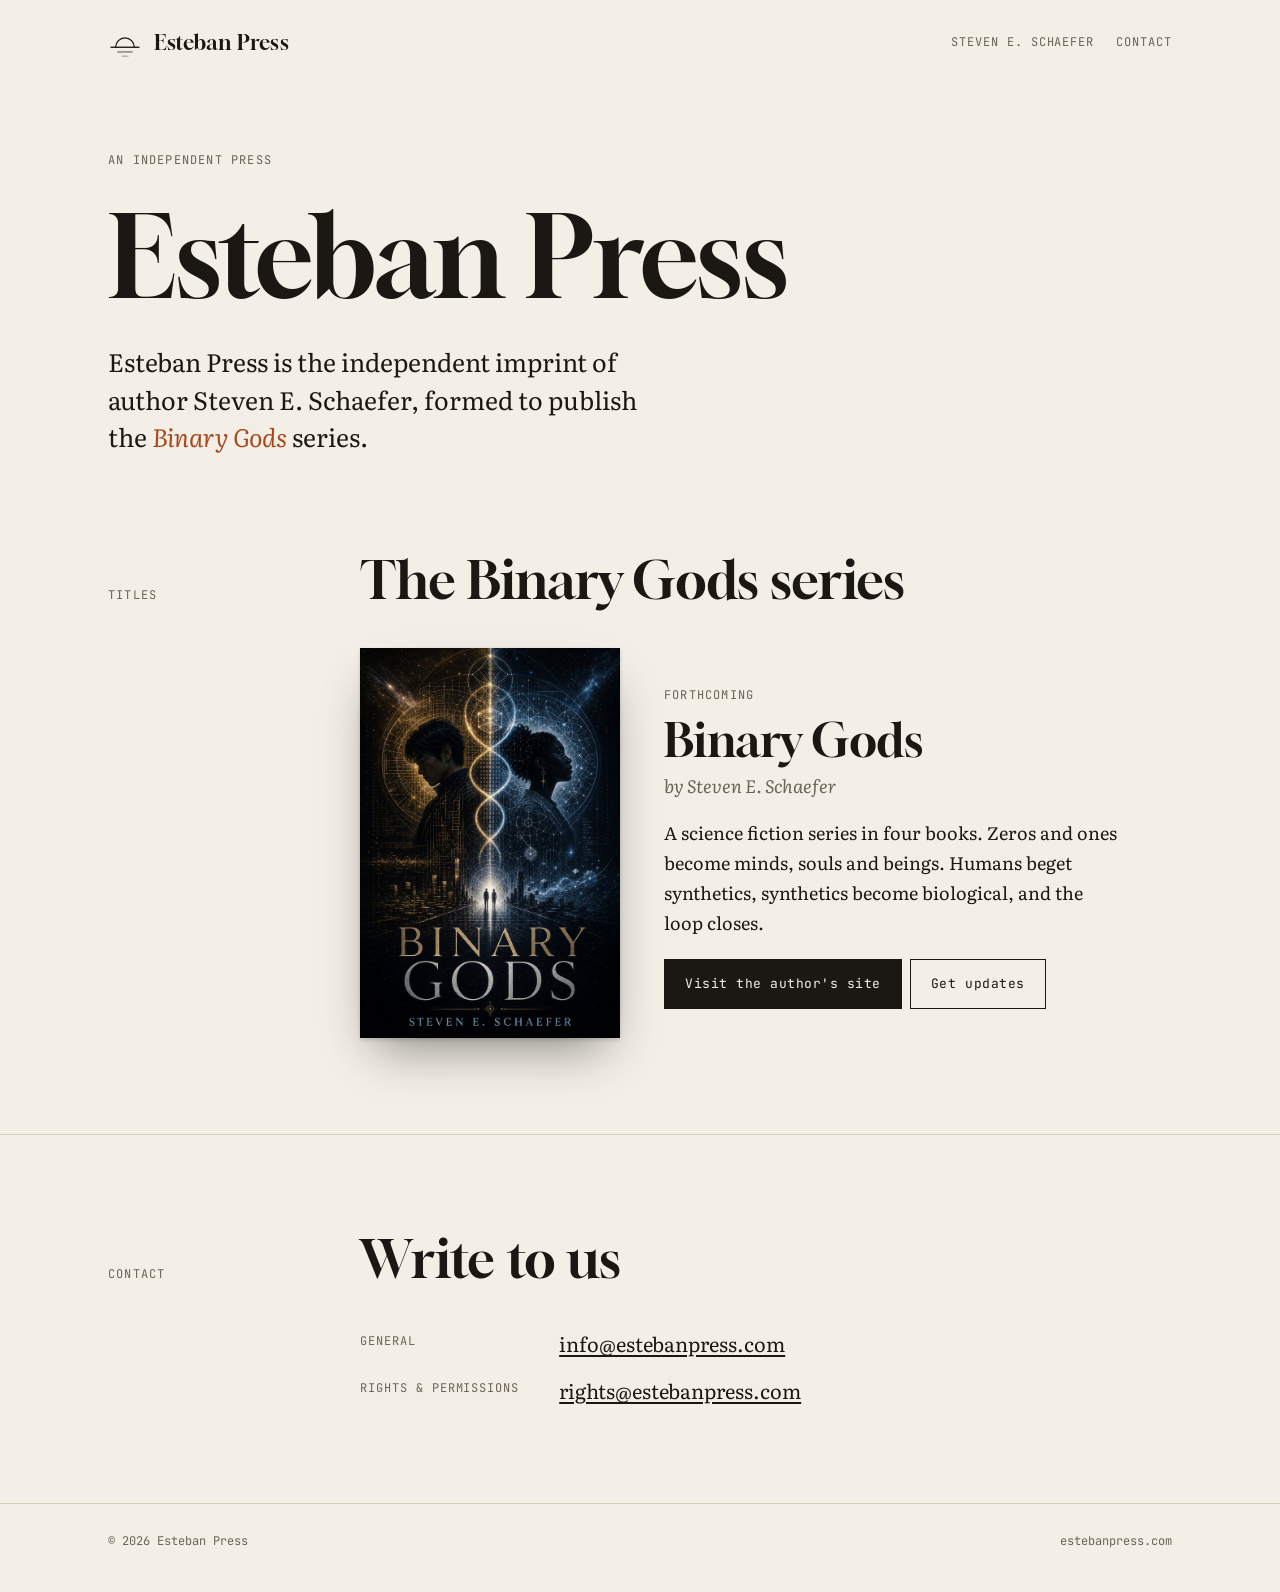
==== commit 38fbda9b: "Simplify to a one-page imprint; forward journey page to author site Co-Authored-By: Claude Opus 5.5 " ====
--- a/index.html
+++ b/index.html
@@ -23,9 +23,8 @@
       </svg>
       <span>Esteban Press</span>
     </a>
-    <nav aria-label="Sections">
-      <a href="#titles">Titles</a>
-      <a href="#journey">Journey</a>
+    <nav aria-label="Links">
+      <a href="https://steveneschaefer.github.io/author-site/">Steven E. Schaefer</a>
       <a href="#contact" class="hide-sm">Contact</a>
     </nav>
   </header>
@@ -33,15 +32,13 @@
   <div class="intro" id="top">
     <span class="label">An independent press</span>
     <h1>Esteban Press</h1>
-    <p>Esteban Press was formed to publish the <em>Binary Gods</em> series by Steven E.&nbsp;Schaefer. In the future, look for other highly curated works of art and editorials, made for the person who likes to think, and to marvel at the mysteries that preceded us, surround us, and lie ahead.</p>
+    <p>Esteban Press is the independent imprint of author Steven E.&nbsp;Schaefer, formed to publish the <em>Binary Gods</em> series.</p>
   </div>
 </div>
 
-<figure class="horizon" style="margin:0">
-  <img src="images/hero-horizon.jpg" width="2000" height="833" alt="A lone acacia on the horizon beneath a band of storm clouds at sunset.">
-</figure>
 
-<section id="titles">
+
+<section id="titles" style="padding-top:24px">
   <div class="wrap">
     <div class="sec-head">
       <span class="label">Titles</span>
@@ -57,25 +54,10 @@
         <a class="btn" href="https://steveneschaefer.github.io/author-site/">Visit the author's site</a><a class="btn ghost" href="https://steveneschaefer.github.io/author-site/#list">Get updates</a>
       </div>
     </article>
-    <p class="more">More works to follow.</p>
   </div>
 </section>
 
-<section id="journey" style="padding-top:0">
-  <div class="wrap">
-    <div class="feature">
-      <a class="pic" href="african-journey.html" aria-label="An African Journey: see the photographs">
-        <img src="images/gallery/elephant-acacia-sm.jpg" srcset="images/gallery/elephant-acacia-sm.jpg 900w, images/gallery/elephant-acacia.jpg 2000w" sizes="(max-width: 860px) 100vw, 620px" width="900" height="600" loading="lazy" alt="A young elephant in tall grass with a lone acacia tree behind it.">
-      </a>
-      <div>
-        <span class="label">Travels</span>
-        <h2>An African Journey</h2>
-        <p>From safari on the savanna to Egypt: photographs from a journey across Africa, and soon a short story about it by Steven E. Schaefer.</p>
-        <a class="arrow-link" href="african-journey.html">See the photographs →</a>
-      </div>
-    </div>
-  </div>
-</section>
+
 
 <section class="contact" id="contact" style="border-top:1px solid var(--line)">
   <div class="wrap">
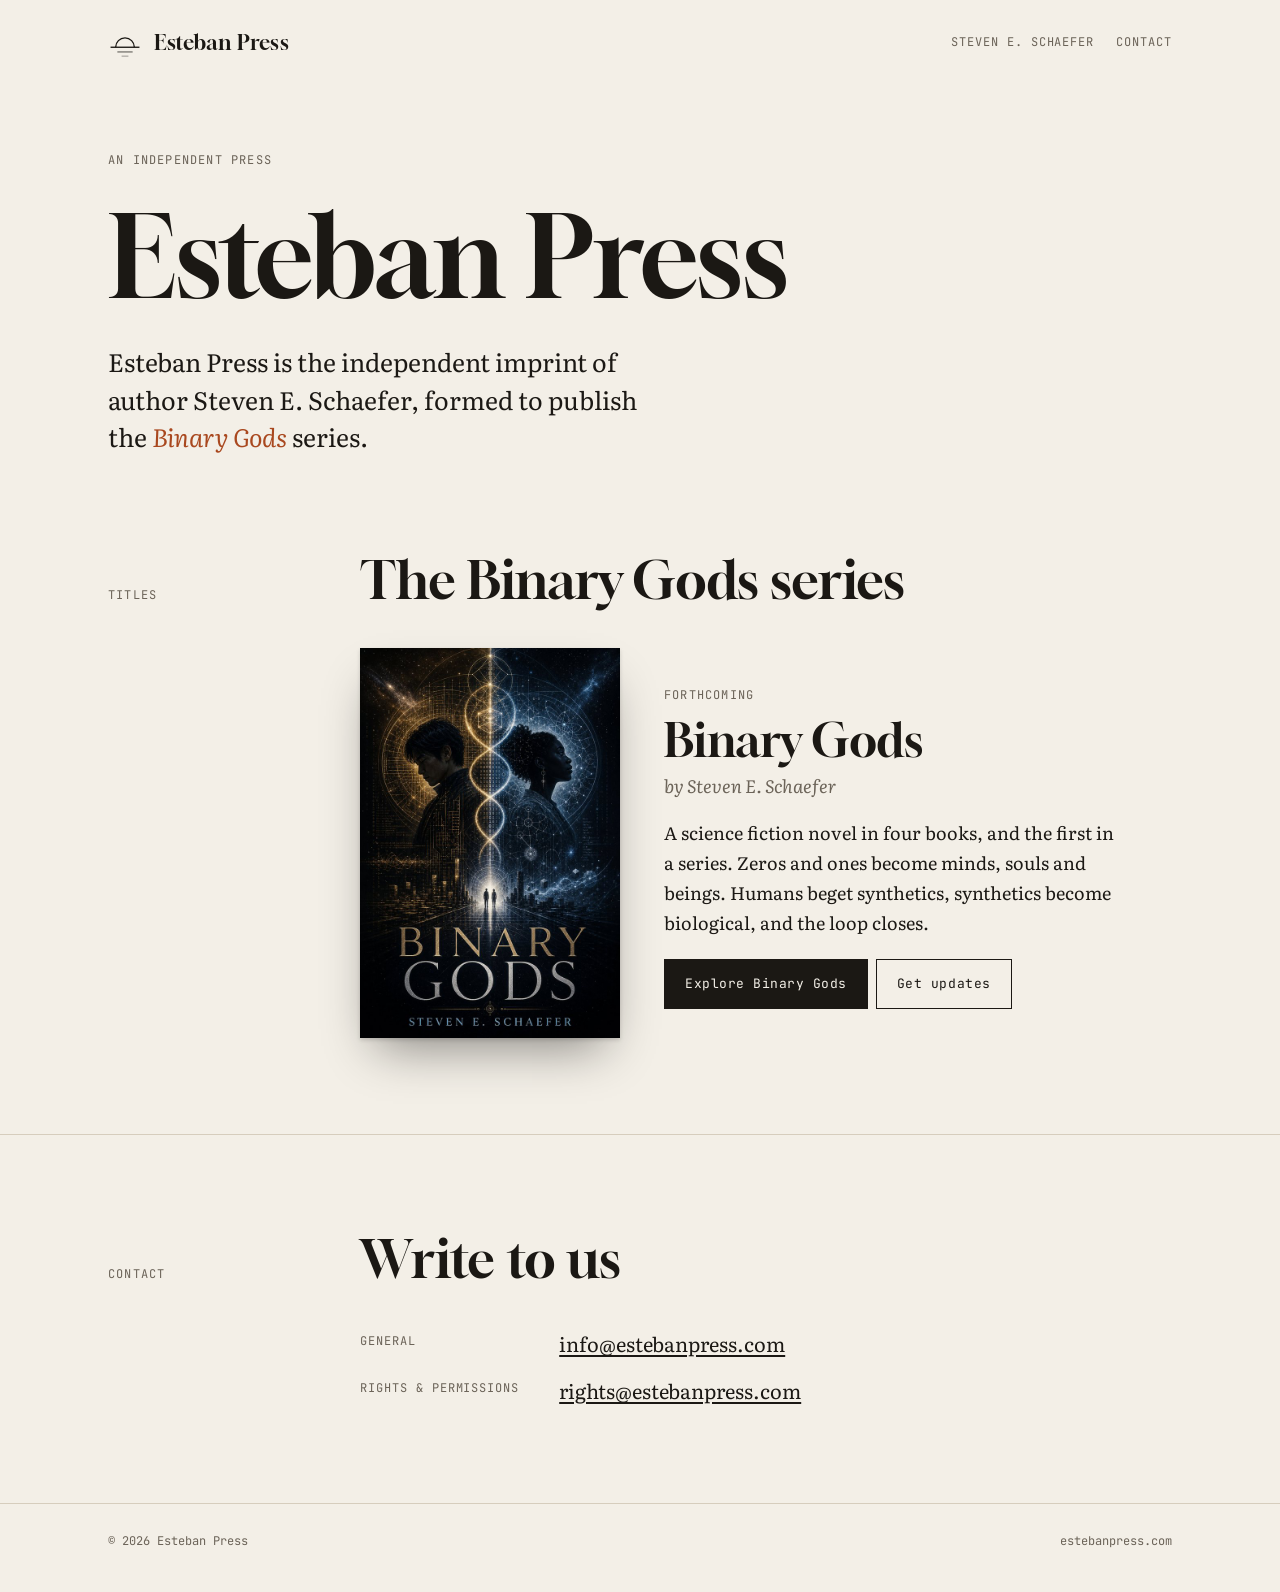
==== commit 954b05a8: "Explore Binary Gods button; describe as a novel in four books Co-Authored-By: Claude Opus 5.5 <norep" ====
--- a/index.html
+++ b/index.html
@@ -50,8 +50,8 @@
         <span class="label">Forthcoming</span>
         <h3>Binary Gods</h3>
         <p class="by">by Steven E. Schaefer</p>
-        <p>A science fiction series in four books. Zeros and ones become minds, souls and beings. Humans beget synthetics, synthetics become biological, and the loop closes.</p>
-        <a class="btn" href="https://steveneschaefer.github.io/author-site/">Visit the author's site</a><a class="btn ghost" href="https://steveneschaefer.github.io/author-site/#list">Get updates</a>
+        <p>A science fiction novel in four books, and the first in a series. Zeros and ones become minds, souls and beings. Humans beget synthetics, synthetics become biological, and the loop closes.</p>
+        <a class="btn" href="https://steveneschaefer.github.io/author-site/#book">Explore Binary Gods</a><a class="btn ghost" href="https://steveneschaefer.github.io/author-site/#list">Get updates</a>
       </div>
     </article>
   </div>
